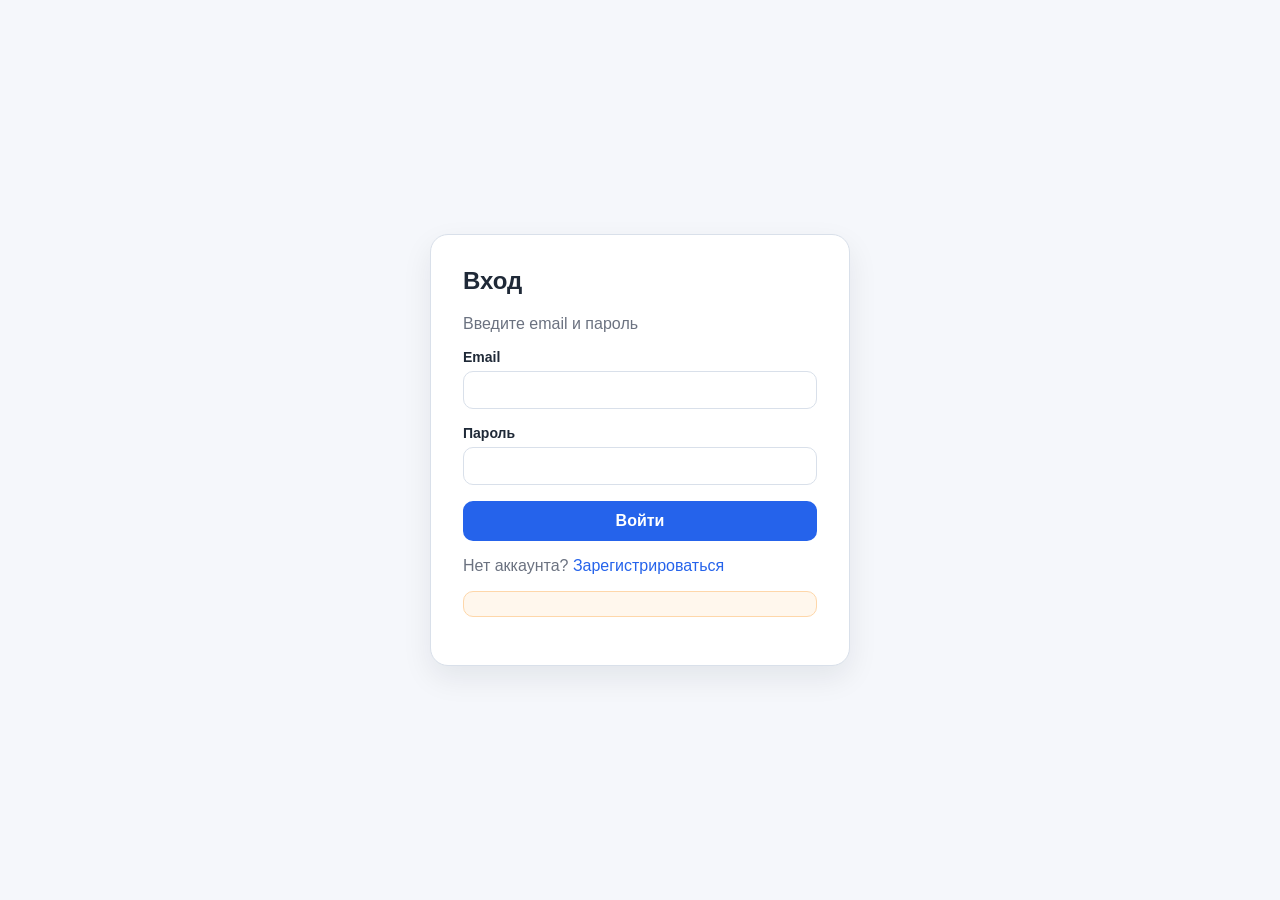
==== src/main/resources/static/frontend/dashboard.html @ ebeb2c23 "Added Frontend" ====
<!doctype html>
<html lang="ru">
<head>
    <meta charset="UTF-8">
    <meta name="viewport" content="width=device-width, initial-scale=1.0">
    <title>Dashboard | SupportFlow</title>
    <link rel="icon" href="data:,">
    <link rel="stylesheet" href="css/styles.css">
</head>
<body>
<header class="topbar">
    <div>
        <h1>SupportFlow</h1>
        <p id="currentUser" class="muted"></p>
    </div>
    <button id="logoutButton" class="button secondary" type="button">Выйти</button>
</header>

<main class="page">
    <section id="message" class="message hidden" aria-live="polite"></section>

    <section id="createTicketSection" class="panel hidden">
        <div class="panel-header">
            <h2>Создать тикет</h2>
        </div>

        <form id="createTicketForm" class="grid-form">
            <label>
                Заголовок
                <input id="ticketTitle" type="text" required>
            </label>

            <label>
                Приоритет
                <select id="ticketPriority" required>
                    <option value="LOW">LOW</option>
                    <option value="MEDIUM" selected>MEDIUM</option>
                    <option value="HIGH">HIGH</option>
                    <option value="CRITICAL">CRITICAL</option>
                </select>
            </label>

            <label class="span-2">
                Описание
                <textarea id="ticketDescription" rows="4" required></textarea>
            </label>

            <button class="button primary" type="submit">Создать</button>
        </form>
    </section>

    <section class="panel">
        <div class="panel-header">
            <div>
                <h2 id="ticketsTitle">Тикеты</h2>
                <p id="ticketsSubtitle" class="muted"></p>
            </div>
            <div class="actions-row">
                <button id="reloadTicketsButton" class="button secondary" type="button">Обновить</button>
                <button id="slaBreachedButton" class="button danger hidden" type="button">SLA breached</button>
            </div>
        </div>

        <form id="ticketFilters" class="filters hidden">
            <select id="filterStatus">
                <option value="">Все статусы</option>
                <option value="NEW">NEW</option>
                <option value="OPEN">OPEN</option>
                <option value="IN_PROGRESS">IN_PROGRESS</option>
                <option value="WAITING">WAITING</option>
                <option value="RESOLVED">RESOLVED</option>
                <option value="CLOSED">CLOSED</option>
            </select>

            <select id="filterPriority">
                <option value="">Все приоритеты</option>
                <option value="LOW">LOW</option>
                <option value="MEDIUM">MEDIUM</option>
                <option value="HIGH">HIGH</option>
                <option value="CRITICAL">CRITICAL</option>
            </select>

            <input id="filterCreatedById" type="number" min="1" placeholder="createdById">
            <input id="filterAssignedToId" type="number" min="1" placeholder="assignedToId">

            <button class="button secondary" type="submit">Фильтр</button>
            <button id="clearFiltersButton" class="button ghost" type="button">Сбросить</button>
        </form>

        <div id="ticketsContainer" class="cards-list"></div>
    </section>

    <section id="usersSection" class="panel hidden">
        <div class="panel-header">
            <div>
                <h2>Пользователи</h2>
                <p class="muted">Доступно только ADMIN</p>
            </div>
            <button id="reloadUsersButton" class="button secondary" type="button">Обновить</button>
        </div>
        <div id="usersContainer" class="table-wrap"></div>
    </section>
</main>

<script type="module" src="js/dashboard.js"></script>
</body>
</html>
---- src/main/resources/static/frontend/css/styles.css ----
:root {
    --bg: #f5f7fb;
    --panel: #ffffff;
    --text: #1f2937;
    --muted: #6b7280;
    --border: #d9e0ea;
    --primary: #2563eb;
    --primary-hover: #1d4ed8;
    --danger: #dc2626;
    --danger-hover: #b91c1c;
    --warning-bg: #fff7ed;
    --warning-border: #fed7aa;
    --success-bg: #ecfdf5;
    --error-bg: #fef2f2;
    --shadow: 0 12px 30px rgba(15, 23, 42, 0.08);
}

* {
    box-sizing: border-box;
}

body {
    margin: 0;
    min-height: 100vh;
    font-family: Arial, Helvetica, sans-serif;
    color: var(--text);
    background: var(--bg);
}

a {
    color: var(--primary);
    text-decoration: none;
}

a:hover {
    text-decoration: underline;
}

h1,
h2,
h3,
p {
    margin-top: 0;
}

.auth-layout {
    min-height: 100vh;
    display: grid;
    place-items: center;
    padding: 24px;
}

.auth-card {
    width: min(420px, 100%);
    padding: 32px;
    background: var(--panel);
    border: 1px solid var(--border);
    border-radius: 18px;
    box-shadow: var(--shadow);
}

.form,
.grid-form {
    display: grid;
    gap: 16px;
}

.grid-form {
    grid-template-columns: repeat(2, minmax(0, 1fr));
}

.span-2 {
    grid-column: span 2;
}

label {
    display: grid;
    gap: 6px;
    font-weight: 700;
    font-size: 14px;
}

input,
select,
textarea {
    width: 100%;
    padding: 10px 12px;
    border: 1px solid var(--border);
    border-radius: 10px;
    font: inherit;
    color: var(--text);
    background: #fff;
}

textarea {
    resize: vertical;
}

.button {
    display: inline-flex;
    align-items: center;
    justify-content: center;
    gap: 8px;
    min-height: 40px;
    padding: 9px 14px;
    border: 1px solid transparent;
    border-radius: 10px;
    font: inherit;
    font-weight: 700;
    cursor: pointer;
    text-decoration: none;
}

.button:hover {
    text-decoration: none;
}

.button.primary {
    color: #fff;
    background: var(--primary);
}

.button.primary:hover {
    background: var(--primary-hover);
}

.button.secondary {
    color: var(--text);
    background: #fff;
    border-color: var(--border);
}

.button.danger {
    color: #fff;
    background: var(--danger);
}

.button.danger:hover {
    background: var(--danger-hover);
}

.button.ghost {
    color: var(--muted);
    background: transparent;
    border-color: transparent;
}

.button.small {
    min-height: 32px;
    padding: 6px 10px;
    font-size: 13px;
}

.button.full {
    width: 100%;
}

.actions-row {
    display: flex;
    align-items: center;
    gap: 10px;
    flex-wrap: wrap;
}

.form-footer {
    margin: 16px 0 0;
    color: var(--muted);
}

.muted {
    color: var(--muted);
}

.message {
    margin-top: 16px;
    padding: 12px 14px;
    border-radius: 10px;
    background: var(--warning-bg);
    border: 1px solid var(--warning-border);
}

.message.error {
    background: var(--error-bg);
    border-color: #fecaca;
}

.message.success {
    background: var(--success-bg);
    border-color: #bbf7d0;
}

.hidden {
    display: none !important;
}

.topbar {
    display: flex;
    justify-content: space-between;
    align-items: center;
    gap: 16px;
    padding: 18px 28px;
    background: var(--panel);
    border-bottom: 1px solid var(--border);
}

.topbar h1 {
    margin-bottom: 4px;
}

.page {
    width: min(1180px, calc(100% - 32px));
    margin: 24px auto;
    display: grid;
    gap: 20px;
}

.panel {
    padding: 20px;
    background: var(--panel);
    border: 1px solid var(--border);
    border-radius: 18px;
    box-shadow: var(--shadow);
}

.panel-header {
    display: flex;
    justify-content: space-between;
    gap: 16px;
    align-items: flex-start;
    margin-bottom: 18px;
}

.filters {
    display: grid;
    grid-template-columns: repeat(5, minmax(0, 1fr)) auto;
    gap: 10px;
    margin-bottom: 18px;
}

.cards-list {
    display: grid;
    gap: 14px;
}

.ticket-card {
    padding: 16px;
    border: 1px solid var(--border);
    border-radius: 14px;
    background: #fff;
}

.ticket-card.sla-breached {
    border-color: #f97316;
    background: #fff7ed;
}

.ticket-header {
    display: flex;
    justify-content: space-between;
    gap: 14px;
    align-items: flex-start;
}

.ticket-title {
    margin-bottom: 6px;
}

.ticket-description {
    white-space: pre-wrap;
    color: #374151;
}

.meta-grid {
    display: grid;
    grid-template-columns: repeat(4, minmax(0, 1fr));
    gap: 10px;
    margin: 14px 0;
}

.meta-item {
    padding: 10px;
    border-radius: 10px;
    background: #f8fafc;
    border: 1px solid #e5e7eb;
    font-size: 13px;
}

.meta-label {
    display: block;
    margin-bottom: 4px;
    color: var(--muted);
    font-size: 12px;
}

.badge {
    display: inline-flex;
    align-items: center;
    padding: 4px 8px;
    border-radius: 999px;
    font-size: 12px;
    font-weight: 700;
    background: #eef2ff;
    color: #3730a3;
}

.badge.danger {
    background: #fee2e2;
    color: #991b1b;
}

.ticket-actions {
    display: flex;
    align-items: center;
    gap: 8px;
    flex-wrap: wrap;
    margin-top: 12px;
}

.inline-select {
    width: auto;
    min-width: 150px;
    min-height: 32px;
    padding: 6px 8px;
    border-radius: 8px;
}

.comments-box {
    margin-top: 14px;
    padding-top: 14px;
    border-top: 1px solid var(--border);
}

.comment-list {
    display: grid;
    gap: 10px;
    margin-bottom: 12px;
}

.comment-item {
    padding: 10px;
    border-radius: 10px;
    background: #f8fafc;
    border: 1px solid #e5e7eb;
}

.comment-meta {
    margin-bottom: 6px;
    color: var(--muted);
    font-size: 12px;
}

.comment-form {
    display: grid;
    gap: 8px;
}

.table-wrap {
    overflow-x: auto;
}

table {
    width: 100%;
    border-collapse: collapse;
}

th,
td {
    padding: 10px;
    border-bottom: 1px solid var(--border);
    text-align: left;
    vertical-align: middle;
}

th {
    color: var(--muted);
    font-size: 13px;
}

@media (max-width: 900px) {
    .grid-form,
    .filters,
    .meta-grid {
        grid-template-columns: 1fr;
    }

    .span-2 {
        grid-column: auto;
    }

    .panel-header,
    .ticket-header,
    .topbar {
        flex-direction: column;
    }
}
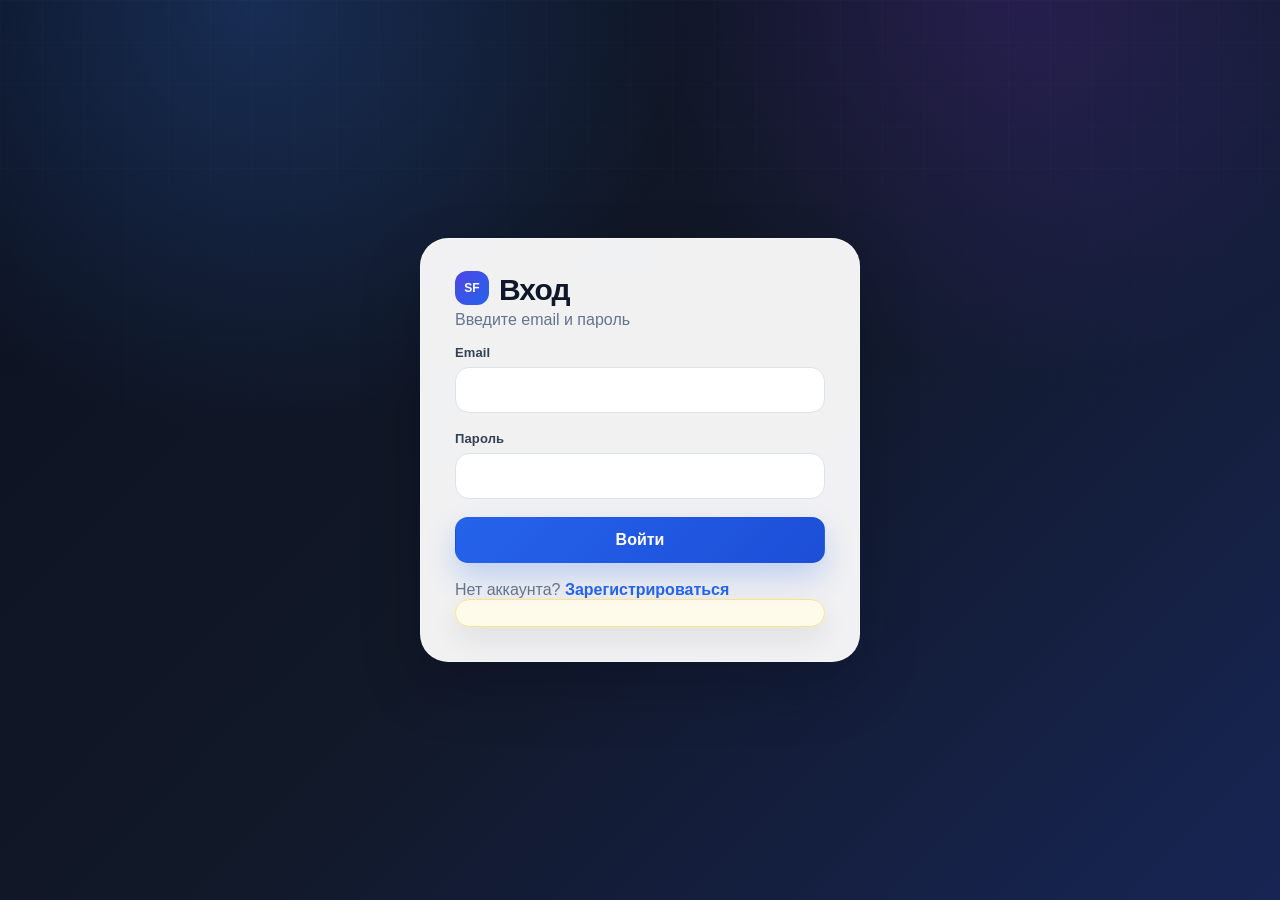
==== commit 5168948e: "style: improve ticket attachment upload UI" ====
--- a/src/main/resources/static/frontend/dashboard.html
+++ b/src/main/resources/static/frontend/dashboard.html
@@ -18,6 +18,18 @@
 
 <main class="page">
     <section id="message" class="message hidden" aria-live="polite"></section>
+
+    <section id="statisticsSection" class="panel">
+        <div class="panel-header">
+            <div>
+                <h2>Статистика</h2>
+                <p id="statisticsSubtitle" class="muted"></p>
+            </div>
+            <button id="reloadStatisticsButton" class="button secondary" type="button">Обновить</button>
+        </div>
+
+        <div id="statisticsContainer" class="stats-grid"></div>
+    </section>
 
     <section id="createTicketSection" class="panel hidden">
         <div class="panel-header">
@@ -40,10 +52,39 @@
                 </select>
             </label>
 
+            <label>
+                Категория
+                <select id="ticketCategory" required>
+                    <option value="SOFTWARE">ПО</option>
+                    <option value="HARDWARE">Оборудование</option>
+                    <option value="NETWORK">Сеть</option>
+                    <option value="ACCESS">Доступ</option>
+                    <option value="ACCOUNT">Аккаунт</option>
+                    <option value="OTHER" selected>Другое</option>
+                </select>
+            </label>
+
             <label class="span-2">
                 Описание
                 <textarea id="ticketDescription" rows="4" required></textarea>
             </label>
+
+            <div class="span-2 file-field">
+                <span class="field-label">Вложение</span>
+
+                <input id="ticketAttachment" class="file-input-hidden" type="file" multiple hidden>
+
+                <label class="file-upload-card" for="ticketAttachment">
+                    <span class="file-upload-icon">📎</span>
+
+                    <span class="file-upload-content">
+                        <strong>Выбрать файлы</strong>
+                        <small>PDF, PNG, JPG, TXT, LOG до 10 MB</small>
+                    </span>
+                </label>
+
+                <p id="ticketAttachmentText" class="file-upload-hint">Файлы не выбраны</p>
+            </div>
 
             <button class="button primary" type="submit">Создать</button>
         </form>
@@ -80,6 +121,17 @@
                 <option value="CRITICAL">CRITICAL</option>
             </select>
 
+
+            <select id="filterCategory">
+                <option value="">Все категории</option>
+                <option value="SOFTWARE">ПО</option>
+                <option value="HARDWARE">Оборудование</option>
+                <option value="NETWORK">Сеть</option>
+                <option value="ACCESS">Доступ</option>
+                <option value="ACCOUNT">Аккаунт</option>
+                <option value="OTHER">Другое</option>
+            </select>
+
             <input id="filterCreatedById" type="number" min="1" placeholder="createdById">
             <input id="filterAssignedToId" type="number" min="1" placeholder="assignedToId">
 
@@ -88,6 +140,20 @@
         </form>
 
         <div id="ticketsContainer" class="cards-list"></div>
+
+        <div class="pagination-row">
+            <button id="prevTicketsPageButton" class="button secondary small" type="button">Назад</button>
+
+            <span id="ticketPageInfo">Страница 1 из 1</span>
+
+            <button id="nextTicketsPageButton" class="button secondary small" type="button">Вперёд</button>
+
+            <select id="ticketPageSize" class="inline-select">
+                <option value="5">5</option>
+                <option value="10" selected>10</option>
+                <option value="20">20</option>
+            </select>
+        </div>
     </section>
 
     <section id="usersSection" class="panel hidden">
--- a/src/main/resources/static/frontend/css/styles.css
+++ b/src/main/resources/static/frontend/css/styles.css
@@ -1,35 +1,75 @@
 :root {
-    --bg: #f5f7fb;
-    --panel: #ffffff;
-    --text: #1f2937;
-    --muted: #6b7280;
-    --border: #d9e0ea;
+    --bg: #0b1120;
+    --bg-soft: #111827;
+    --panel: #f8fafc;
+    --panel-solid: #ffffff;
+
+    --text: #0f172a;
+    --muted: #64748b;
+    --border: #e2e8f0;
+
     --primary: #2563eb;
     --primary-hover: #1d4ed8;
+    --primary-soft: #eff6ff;
+
     --danger: #dc2626;
     --danger-hover: #b91c1c;
-    --warning-bg: #fff7ed;
-    --warning-border: #fed7aa;
-    --success-bg: #ecfdf5;
-    --error-bg: #fef2f2;
-    --shadow: 0 12px 30px rgba(15, 23, 42, 0.08);
+    --danger-soft: #fee2e2;
+
+    --success: #16a34a;
+    --success-soft: #dcfce7;
+
+    --warning: #f59e0b;
+    --warning-soft: #fef3c7;
+
+    --purple: #7c3aed;
+    --purple-soft: #ede9fe;
+
+    --shadow: 0 24px 60px rgba(2, 6, 23, 0.22);
+    --shadow-soft: 0 12px 28px rgba(15, 23, 42, 0.08);
+
+    --radius-lg: 22px;
+    --radius-md: 16px;
+    --radius-sm: 12px;
 }
 
 * {
     box-sizing: border-box;
+}
+
+html {
+    min-height: 100%;
 }
 
 body {
     margin: 0;
     min-height: 100vh;
-    font-family: Arial, Helvetica, sans-serif;
+    font-family: Inter, Arial, Helvetica, sans-serif;
     color: var(--text);
-    background: var(--bg);
+    background:
+            radial-gradient(circle at 20% 0%, rgba(59, 130, 246, 0.24), transparent 32%),
+            radial-gradient(circle at 80% 0%, rgba(124, 58, 237, 0.2), transparent 28%),
+            linear-gradient(135deg, #0b1120 0%, #111827 48%, #172554 100%);
+    background-attachment: fixed;
+}
+
+body::before {
+    content: "";
+    position: fixed;
+    inset: 0;
+    pointer-events: none;
+    opacity: 0.42;
+    background-image:
+            linear-gradient(rgba(255, 255, 255, 0.04) 1px, transparent 1px),
+            linear-gradient(90deg, rgba(255, 255, 255, 0.04) 1px, transparent 1px);
+    background-size: 42px 42px;
+    mask-image: linear-gradient(to bottom, black, transparent 82%);
 }
 
 a {
     color: var(--primary);
     text-decoration: none;
+    font-weight: 700;
 }
 
 a:hover {
@@ -43,6 +83,36 @@
     margin-top: 0;
 }
 
+h1,
+h2,
+h3 {
+    letter-spacing: -0.03em;
+}
+
+h1 {
+    font-size: 30px;
+    margin-bottom: 4px;
+}
+
+h2 {
+    font-size: 22px;
+    margin-bottom: 4px;
+}
+
+h3 {
+    font-size: 18px;
+}
+
+.hidden {
+    display: none !important;
+}
+
+.muted {
+    color: var(--muted);
+}
+
+/* ---------- Auth pages ---------- */
+
 .auth-layout {
     min-height: 100vh;
     display: grid;
@@ -51,18 +121,121 @@
 }
 
 .auth-card {
-    width: min(420px, 100%);
-    padding: 32px;
+    width: min(440px, 100%);
+    padding: 34px;
+    border: 1px solid rgba(255, 255, 255, 0.32);
+    border-radius: 28px;
+    background: rgba(255, 255, 255, 0.94);
+    box-shadow: var(--shadow);
+    backdrop-filter: blur(18px);
+}
+
+.auth-card h1 {
+    position: relative;
+    padding-left: 44px;
+}
+
+.auth-card h1::before {
+    content: "SF";
+    position: absolute;
+    left: 0;
+    top: -2px;
+    display: grid;
+    place-items: center;
+    width: 34px;
+    height: 34px;
+    border-radius: 12px;
+    color: #fff;
+    background: linear-gradient(135deg, #4f46e5, #2563eb);
+    font-size: 12px;
+    letter-spacing: 0;
+}
+
+/* ---------- Layout ---------- */
+
+.topbar {
+    position: sticky;
+    top: 0;
+    z-index: 20;
+    min-height: 82px;
+    display: flex;
+    justify-content: space-between;
+    align-items: center;
+    gap: 16px;
+    padding: 18px 36px;
+    color: #fff;
+    background: rgba(8, 13, 28, 0.92);
+    border-bottom: 1px solid rgba(148, 163, 184, 0.18);
+    backdrop-filter: blur(18px);
+}
+
+.topbar h1 {
+    display: flex;
+    align-items: center;
+    gap: 12px;
+    margin-bottom: 2px;
+    font-size: 26px;
+}
+
+.topbar h1::before {
+    content: "SF";
+    display: grid;
+    place-items: center;
+    width: 36px;
+    height: 36px;
+    border-radius: 12px;
+    color: #fff;
+    background: linear-gradient(135deg, #4f46e5, #2563eb);
+    font-size: 13px;
+    letter-spacing: 0;
+    box-shadow: 0 12px 28px rgba(37, 99, 235, 0.35);
+}
+
+.topbar .muted {
+    color: #cbd5e1;
+    font-size: 14px;
+}
+
+.page {
+    position: relative;
+    z-index: 1;
+    width: min(1120px, calc(100% - 40px));
+    margin: 26px auto 64px;
+    display: grid;
+    gap: 22px;
+}
+
+.panel {
+    padding: 24px;
+    border-radius: var(--radius-lg);
     background: var(--panel);
-    border: 1px solid var(--border);
-    border-radius: 18px;
+    border: 1px solid rgba(226, 232, 240, 0.9);
     box-shadow: var(--shadow);
 }
+
+.panel-header {
+    display: flex;
+    justify-content: space-between;
+    gap: 16px;
+    align-items: flex-start;
+    margin-bottom: 22px;
+}
+
+.panel-header h2 {
+    font-size: 21px;
+    color: #0f172a;
+}
+
+.panel-header .muted {
+    color: #64748b;
+}
+
+/* ---------- Forms ---------- */
 
 .form,
 .grid-form {
     display: grid;
-    gap: 16px;
+    gap: 18px;
 }
 
 .grid-form {
@@ -73,81 +246,137 @@
     grid-column: span 2;
 }
 
-label {
-    display: grid;
-    gap: 6px;
-    font-weight: 700;
-    font-size: 14px;
+label,
+.field-label {
+    display: grid;
+    gap: 7px;
+    color: #334155;
+    font-size: 13px;
+    font-weight: 900;
+    letter-spacing: 0.01em;
 }
 
 input,
 select,
 textarea {
     width: 100%;
-    padding: 10px 12px;
-    border: 1px solid var(--border);
+    min-height: 46px;
+    padding: 11px 13px;
+    border: 1px solid #dbe3ef;
+    border-radius: 14px;
+    font: inherit;
+    color: #0f172a;
+    background: #ffffff;
+    outline: none;
+    transition: border-color 0.16s ease, box-shadow 0.16s ease, background 0.16s ease;
+}
+
+textarea {
+    min-height: 96px;
+    resize: vertical;
+}
+
+input:hover,
+select:hover,
+textarea:hover {
+    border-color: #bfdbfe;
+}
+
+input:focus,
+select:focus,
+textarea:focus {
+    border-color: #2563eb;
+    box-shadow: 0 0 0 4px rgba(37, 99, 235, 0.12);
+    background: #ffffff;
+}
+
+.inline-select {
+    width: auto;
+    min-width: 150px;
+    min-height: 34px;
+    padding: 7px 10px;
     border-radius: 10px;
-    font: inherit;
-    color: var(--text);
-    background: #fff;
-}
-
-textarea {
-    resize: vertical;
-}
+}
+
+.form-footer {
+    margin: 18px 0 0;
+    color: var(--muted);
+}
+
+/* ---------- Buttons ---------- */
 
 .button {
     display: inline-flex;
     align-items: center;
     justify-content: center;
     gap: 8px;
-    min-height: 40px;
-    padding: 9px 14px;
+    min-height: 42px;
+    padding: 10px 16px;
     border: 1px solid transparent;
-    border-radius: 10px;
+    border-radius: 13px;
     font: inherit;
-    font-weight: 700;
+    font-weight: 800;
     cursor: pointer;
     text-decoration: none;
+    transition: transform 0.14s ease, box-shadow 0.14s ease, background 0.14s ease, border-color 0.14s ease;
 }
 
 .button:hover {
     text-decoration: none;
+    transform: translateY(-1px);
+}
+
+.button:active {
+    transform: translateY(0);
 }
 
 .button.primary {
-    color: #fff;
-    background: var(--primary);
+    min-height: 46px;
+    color: #ffffff;
+    background: linear-gradient(135deg, #2563eb, #1d4ed8);
+    box-shadow: 0 14px 30px rgba(37, 99, 235, 0.24);
 }
 
 .button.primary:hover {
-    background: var(--primary-hover);
+    background: linear-gradient(135deg, #1d4ed8, #1e40af);
+    box-shadow: 0 18px 38px rgba(37, 99, 235, 0.28);
 }
 
 .button.secondary {
-    color: var(--text);
-    background: #fff;
-    border-color: var(--border);
+    color: #1e293b;
+    background: #ffffff;
+    border-color: #dbe3ef;
+}
+
+.button.secondary:hover {
+    border-color: rgba(37, 99, 235, 0.42);
+    box-shadow: 0 10px 24px rgba(15, 23, 42, 0.08);
 }
 
 .button.danger {
-    color: #fff;
-    background: var(--danger);
+    color: #ffffff;
+    background: linear-gradient(135deg, #dc2626, #b91c1c);
+    box-shadow: 0 12px 24px rgba(220, 38, 38, 0.2);
 }
 
 .button.danger:hover {
-    background: var(--danger-hover);
+    background: linear-gradient(135deg, #b91c1c, #991b1b);
 }
 
 .button.ghost {
-    color: var(--muted);
+    color: #64748b;
     background: transparent;
     border-color: transparent;
 }
 
+.button.ghost:hover {
+    background: rgba(100, 116, 139, 0.08);
+}
+
 .button.small {
-    min-height: 32px;
-    padding: 6px 10px;
+    min-height: 34px;
+    padding: 7px 11px;
+    border-radius: 10px;
     font-size: 13px;
 }
 
@@ -162,150 +391,249 @@
     flex-wrap: wrap;
 }
 
-.form-footer {
-    margin: 16px 0 0;
-    color: var(--muted);
-}
-
-.muted {
-    color: var(--muted);
-}
+#createTicketForm .button.primary {
+    width: min(260px, 100%);
+}
+
+/* ---------- Messages ---------- */
 
 .message {
-    margin-top: 16px;
-    padding: 12px 14px;
-    border-radius: 10px;
-    background: var(--warning-bg);
-    border: 1px solid var(--warning-border);
+    margin: 0;
+    padding: 13px 15px;
+    border-radius: 14px;
+    background: #fffbeb;
+    border: 1px solid #fde68a;
+    box-shadow: var(--shadow-soft);
 }
 
 .message.error {
-    background: var(--error-bg);
+    background: #fef2f2;
     border-color: #fecaca;
+    color: #991b1b;
 }
 
 .message.success {
-    background: var(--success-bg);
+    background: #ecfdf5;
     border-color: #bbf7d0;
-}
-
-.hidden {
+    color: #166534;
+}
+
+/* ---------- Statistics ---------- */
+
+.stats-grid {
+    display: grid;
+    grid-template-columns: repeat(auto-fit, minmax(150px, 1fr));
+    gap: 14px;
+}
+
+.stat-card {
+    position: relative;
+    overflow: hidden;
+    min-height: 78px;
+    padding: 16px;
+    border-radius: 16px;
+    background: #ffffff;
+    border: 1px solid #e2e8f0;
+    box-shadow: 0 10px 24px rgba(15, 23, 42, 0.06);
+}
+
+.stat-card::after {
+    content: "";
+    position: absolute;
+    right: -28px;
+    top: -28px;
+    width: 82px;
+    height: 82px;
+    border-radius: 50%;
+    background: rgba(37, 99, 235, 0.08);
+}
+
+.stat-label {
+    display: block;
+    color: #64748b;
+    font-size: 12px;
+    font-weight: 800;
+    margin-bottom: 8px;
+}
+
+.stat-value {
+    position: relative;
+    z-index: 1;
+    font-size: 25px;
+    letter-spacing: -0.04em;
+}
+
+/* ---------- Filters ---------- */
+
+.filters {
+    display: grid;
+    grid-template-columns: repeat(5, minmax(0, 1fr)) auto auto;
+    gap: 10px;
+    margin-bottom: 18px;
+    padding: 14px;
+    border-radius: 18px;
+    background: #f8fafc;
+    border: 1px solid #e5e7eb;
+}
+
+/* ---------- File upload ---------- */
+
+.file-field {
+    display: grid;
+    gap: 10px;
+}
+
+input[type="file"].file-input-hidden {
     display: none !important;
 }
 
-.topbar {
-    display: flex;
-    justify-content: space-between;
+.file-upload-card {
+    display: flex !important;
     align-items: center;
     gap: 16px;
-    padding: 18px 28px;
-    background: var(--panel);
-    border-bottom: 1px solid var(--border);
-}
-
-.topbar h1 {
-    margin-bottom: 4px;
-}
-
-.page {
-    width: min(1180px, calc(100% - 32px));
-    margin: 24px auto;
-    display: grid;
-    gap: 20px;
-}
-
-.panel {
-    padding: 20px;
-    background: var(--panel);
-    border: 1px solid var(--border);
-    border-radius: 18px;
-    box-shadow: var(--shadow);
-}
-
-.panel-header {
+    min-height: 82px;
+    padding: 17px 18px;
+    border: 1.5px dashed #93c5fd;
+    border-radius: 20px;
+    background: linear-gradient(135deg, #eff6ff 0%, #ffffff 72%);
+    cursor: pointer;
+    box-shadow: 0 12px 28px rgba(37, 99, 235, 0.08);
+    transition: transform 0.16s ease, border-color 0.16s ease, box-shadow 0.16s ease, background 0.16s ease;
+}
+
+.file-upload-card:hover {
+    transform: translateY(-1px);
+    border-color: #2563eb;
+    background: linear-gradient(135deg, #dbeafe 0%, #ffffff 74%);
+    box-shadow: 0 16px 34px rgba(37, 99, 235, 0.16);
+}
+
+.file-upload-icon {
+    display: grid;
+    place-items: center;
+    flex: 0 0 48px;
+    width: 48px;
+    height: 48px;
+    border-radius: 16px;
+    background: linear-gradient(135deg, #2563eb, #4f46e5);
+    color: #ffffff;
+    font-size: 22px;
+    box-shadow: 0 12px 24px rgba(37, 99, 235, 0.26);
+}
+
+.file-upload-content {
+    display: grid;
+    gap: 4px;
+}
+
+.file-upload-content strong {
+    color: #0f172a;
+    font-size: 15px;
+    font-weight: 900;
+}
+
+.file-upload-content small {
+    color: #64748b;
+    font-size: 13px;
+    font-weight: 650;
+}
+
+.file-upload-hint {
+    width: fit-content;
+    margin: 0;
+    padding: 8px 12px;
+    border-radius: 999px;
+    background: #eff6ff;
+    color: #1d4ed8;
+    border: 1px solid #bfdbfe;
+    font-size: 13px;
+    font-weight: 800;
+}
+
+/* ---------- Ticket cards ---------- */
+
+.cards-list {
+    display: grid;
+    gap: 16px;
+}
+
+.ticket-card {
+    position: relative;
+    overflow: hidden;
+    padding: 18px;
+    border: 1px solid #e2e8f0;
+    border-radius: 20px;
+    background: #ffffff;
+    box-shadow: 0 14px 36px rgba(15, 23, 42, 0.1);
+    transition: transform 0.16s ease, box-shadow 0.16s ease, border-color 0.16s ease;
+}
+
+.ticket-card:hover {
+    transform: translateY(-2px);
+    border-color: rgba(37, 99, 235, 0.35);
+    box-shadow: 0 20px 46px rgba(15, 23, 42, 0.14);
+}
+
+.ticket-card::before {
+    content: "";
+    position: absolute;
+    inset: 0 auto 0 0;
+    width: 5px;
+    background: linear-gradient(180deg, #2563eb, #7c3aed);
+}
+
+.ticket-card.sla-breached {
+    border-color: #fb923c;
+    background: linear-gradient(180deg, #fff7ed 0%, #ffffff 100%);
+}
+
+.ticket-card.sla-breached::before {
+    background: linear-gradient(180deg, #f97316, #dc2626);
+}
+
+.ticket-header {
     display: flex;
     justify-content: space-between;
     gap: 16px;
     align-items: flex-start;
-    margin-bottom: 18px;
-}
-
-.filters {
-    display: grid;
-    grid-template-columns: repeat(5, minmax(0, 1fr)) auto;
-    gap: 10px;
-    margin-bottom: 18px;
-}
-
-.cards-list {
-    display: grid;
-    gap: 14px;
-}
-
-.ticket-card {
-    padding: 16px;
-    border: 1px solid var(--border);
-    border-radius: 14px;
-    background: #fff;
-}
-
-.ticket-card.sla-breached {
-    border-color: #f97316;
-    background: #fff7ed;
-}
-
-.ticket-header {
-    display: flex;
-    justify-content: space-between;
-    gap: 14px;
-    align-items: flex-start;
 }
 
 .ticket-title {
-    margin-bottom: 6px;
+    margin-bottom: 8px;
+    padding-left: 2px;
 }
 
 .ticket-description {
+    margin-bottom: 0;
     white-space: pre-wrap;
-    color: #374151;
+    color: #334155;
+    line-height: 1.5;
 }
 
 .meta-grid {
     display: grid;
     grid-template-columns: repeat(4, minmax(0, 1fr));
     gap: 10px;
-    margin: 14px 0;
+    margin: 16px 0;
 }
 
 .meta-item {
-    padding: 10px;
-    border-radius: 10px;
+    padding: 12px;
+    border-radius: 15px;
     background: #f8fafc;
     border: 1px solid #e5e7eb;
     font-size: 13px;
+    overflow-wrap: anywhere;
 }
 
 .meta-label {
     display: block;
-    margin-bottom: 4px;
-    color: var(--muted);
+    margin-bottom: 5px;
+    color: #64748b;
     font-size: 12px;
-}
-
-.badge {
-    display: inline-flex;
-    align-items: center;
-    padding: 4px 8px;
-    border-radius: 999px;
-    font-size: 12px;
-    font-weight: 700;
-    background: #eef2ff;
-    color: #3730a3;
-}
-
-.badge.danger {
-    background: #fee2e2;
-    color: #991b1b;
+    font-weight: 800;
+    text-transform: uppercase;
+    letter-spacing: 0.04em;
 }
 
 .ticket-actions {
@@ -316,46 +644,231 @@
     margin-top: 12px;
 }
 
-.inline-select {
-    width: auto;
-    min-width: 150px;
-    min-height: 32px;
-    padding: 6px 8px;
-    border-radius: 8px;
-}
+/* ---------- Badges ---------- */
+
+.badge {
+    display: inline-flex;
+    align-items: center;
+    gap: 6px;
+    min-height: 26px;
+    padding: 5px 10px;
+    border-radius: 999px;
+    font-size: 12px;
+    font-weight: 900;
+    letter-spacing: 0.01em;
+    background: #eef2ff;
+    color: #3730a3;
+    border: 1px solid rgba(99, 102, 241, 0.14);
+}
+
+.badge::before {
+    content: "";
+    width: 7px;
+    height: 7px;
+    border-radius: 999px;
+    background: currentColor;
+}
+
+.badge.danger {
+    background: #fee2e2;
+    color: #991b1b;
+    border-color: #fecaca;
+}
+
+.status-new {
+    background: #e0f2fe;
+    color: #075985;
+    border-color: #bae6fd;
+}
+
+.status-open {
+    background: #dbeafe;
+    color: #1d4ed8;
+    border-color: #bfdbfe;
+}
+
+.status-in_progress {
+    background: #fef3c7;
+    color: #92400e;
+    border-color: #fde68a;
+}
+
+.status-resolved {
+    background: #dcfce7;
+    color: #166534;
+    border-color: #bbf7d0;
+}
+
+.status-closed {
+    background: #e5e7eb;
+    color: #374151;
+    border-color: #d1d5db;
+}
+
+.priority-low {
+    background: #f1f5f9;
+    color: #475569;
+    border-color: #e2e8f0;
+}
+
+.priority-medium {
+    background: #eef2ff;
+    color: #3730a3;
+    border-color: #c7d2fe;
+}
+
+.priority-high {
+    background: #ffedd5;
+    color: #9a3412;
+    border-color: #fed7aa;
+}
+
+.priority-critical {
+    background: #fee2e2;
+    color: #991b1b;
+    border-color: #fecaca;
+}
+
+.category-badge {
+    background: #f5f3ff;
+    color: #6d28d9;
+    border-color: #ddd6fe;
+}
+
+/* ---------- Comments / Attachments / Timeline ---------- */
 
 .comments-box {
-    margin-top: 14px;
-    padding-top: 14px;
-    border-top: 1px solid var(--border);
-}
-
-.comment-list {
-    display: grid;
-    gap: 10px;
+    margin-top: 16px;
+    padding: 16px;
+    border: 1px solid #e2e8f0;
+    border-radius: 18px;
+    background: #f8fafc;
+}
+
+.comment-list,
+.attachment-list,
+.timeline-list {
+    display: grid;
+    gap: 12px;
+}
+
+.comment-list,
+.attachment-list {
     margin-bottom: 12px;
 }
 
-.comment-item {
-    padding: 10px;
-    border-radius: 10px;
-    background: #f8fafc;
+.comment-item,
+.attachment-item {
+    padding: 12px;
+    border-radius: 15px;
+    background: #ffffff;
     border: 1px solid #e5e7eb;
+    box-shadow: 0 8px 20px rgba(15, 23, 42, 0.04);
 }
 
 .comment-meta {
     margin-bottom: 6px;
-    color: var(--muted);
+    color: #64748b;
     font-size: 12px;
-}
-
-.comment-form {
-    display: grid;
+    font-weight: 700;
+}
+
+.comment-form,
+.attachment-form {
+    display: grid;
+    gap: 10px;
+}
+
+.attachment-item {
+    display: flex;
+    align-items: center;
+    justify-content: space-between;
+    gap: 12px;
+}
+
+.attachment-form {
+    display: flex;
+    align-items: center;
+    flex-wrap: wrap;
+}
+
+.timeline-title {
+    margin-bottom: 14px;
+}
+
+.timeline-item {
+    display: grid;
+    grid-template-columns: 22px 1fr;
+    gap: 12px;
+    position: relative;
+}
+
+.timeline-item:not(:last-child)::before {
+    content: "";
+    position: absolute;
+    left: 10px;
+    top: 25px;
+    bottom: -14px;
+    width: 2px;
+    background: #dbeafe;
+}
+
+.timeline-marker {
+    position: relative;
+    z-index: 1;
+    width: 16px;
+    height: 16px;
+    margin-top: 4px;
+    border-radius: 999px;
+    background: linear-gradient(135deg, #2563eb, #7c3aed);
+    border: 3px solid #ffffff;
+    box-shadow: 0 0 0 3px #dbeafe;
+}
+
+.timeline-content {
+    padding: 13px;
+    border: 1px solid #e5e7eb;
+    border-radius: 16px;
+    background: #ffffff;
+    box-shadow: 0 8px 20px rgba(15, 23, 42, 0.04);
+}
+
+.timeline-meta {
+    display: flex;
+    justify-content: space-between;
+    gap: 12px;
+    margin-bottom: 7px;
+    color: #64748b;
+    font-size: 13px;
+}
+
+.timeline-message {
+    margin-bottom: 9px;
+    font-weight: 800;
+}
+
+.timeline-details {
+    display: flex;
+    flex-wrap: wrap;
     gap: 8px;
-}
+    color: #64748b;
+    font-size: 12px;
+}
+
+.timeline-details span {
+    padding: 5px 9px;
+    border-radius: 999px;
+    background: #f8fafc;
+    border: 1px solid #e2e8f0;
+}
+
+/* ---------- Users table ---------- */
 
 .table-wrap {
     overflow-x: auto;
+    border-radius: 18px;
+    border: 1px solid #e5e7eb;
+    background: #ffffff;
 }
 
 table {
@@ -365,18 +878,73 @@
 
 th,
 td {
-    padding: 10px;
-    border-bottom: 1px solid var(--border);
+    padding: 13px 12px;
+    border-bottom: 1px solid #e5e7eb;
     text-align: left;
     vertical-align: middle;
 }
 
 th {
-    color: var(--muted);
-    font-size: 13px;
-}
-
-@media (max-width: 900px) {
+    color: #64748b;
+    font-size: 12px;
+    text-transform: uppercase;
+    letter-spacing: 0.05em;
+    background: #f8fafc;
+}
+
+tr:hover td {
+    background: #f8fafc;
+}
+
+/* ---------- Pagination ---------- */
+
+.pagination-row {
+    display: flex;
+    align-items: center;
+    justify-content: flex-end;
+    gap: 10px;
+    flex-wrap: wrap;
+    margin-top: 18px;
+    color: #64748b;
+    font-weight: 700;
+}
+
+/* ---------- Responsive ---------- */
+
+@media (max-width: 1000px) {
+    .filters,
+    .meta-grid {
+        grid-template-columns: repeat(2, minmax(0, 1fr));
+    }
+
+    .ticket-header {
+        flex-direction: column;
+    }
+}
+
+@media (max-width: 720px) {
+    .topbar {
+        position: static;
+        flex-direction: column;
+        align-items: flex-start;
+        padding: 18px;
+    }
+
+    .page {
+        width: min(100% - 20px, 1120px);
+        margin-top: 14px;
+    }
+
+    .panel {
+        padding: 18px;
+        border-radius: 20px;
+    }
+
+    .panel-header,
+    .ticket-header {
+        flex-direction: column;
+    }
+
     .grid-form,
     .filters,
     .meta-grid {
@@ -387,9 +955,25 @@
         grid-column: auto;
     }
 
-    .panel-header,
-    .ticket-header,
-    .topbar {
+    .ticket-actions,
+    .actions-row,
+    .attachment-item,
+    .pagination-row {
+        align-items: stretch;
         flex-direction: column;
     }
-}
+
+    .button,
+    .inline-select {
+        width: 100%;
+    }
+
+    .timeline-meta {
+        flex-direction: column;
+        gap: 4px;
+    }
+
+    .file-upload-card {
+        align-items: flex-start;
+    }
+}
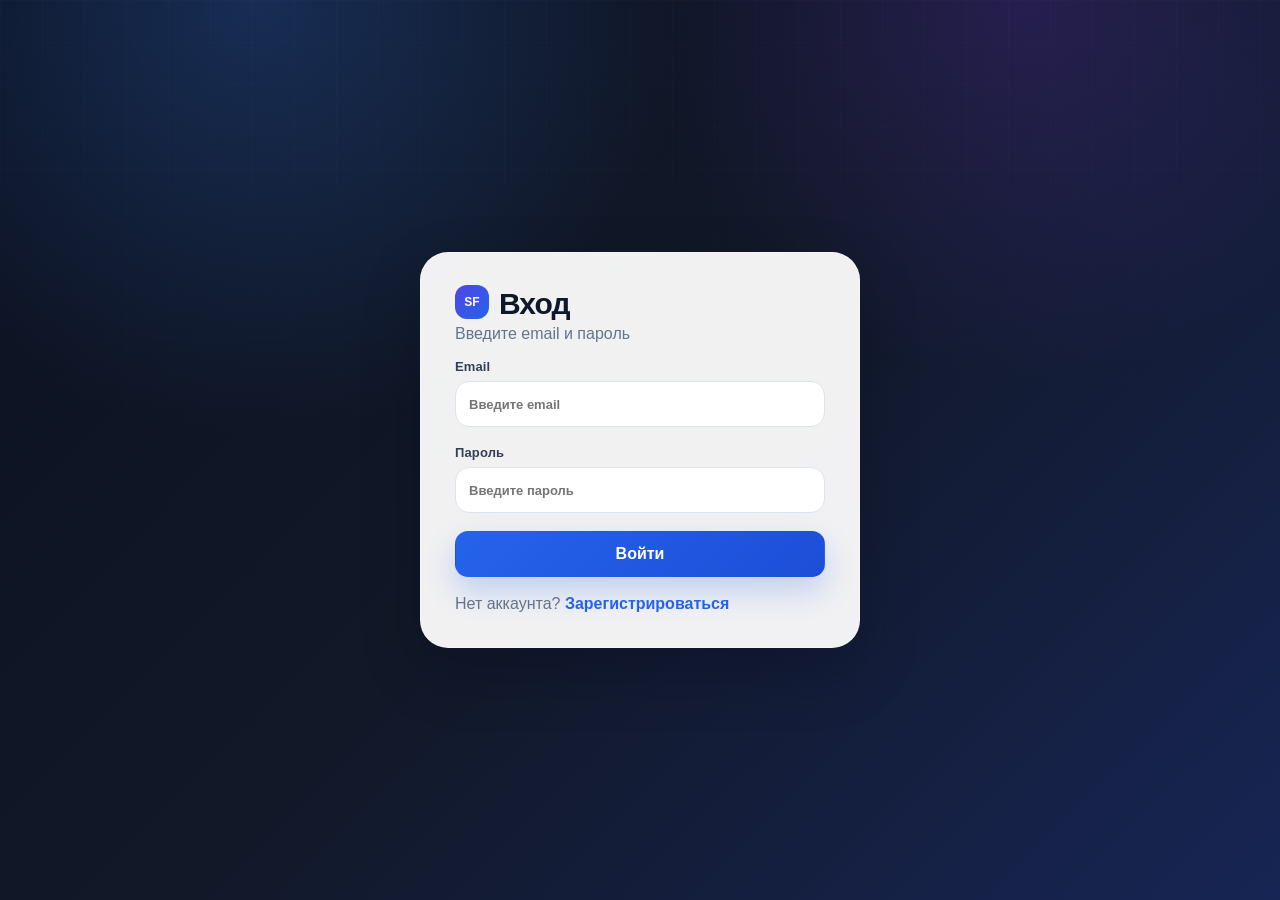
==== commit 53a75501: "Улучшена валидация на фронтенде и бэкенде" ====
--- a/src/main/resources/static/frontend/dashboard.html
+++ b/src/main/resources/static/frontend/dashboard.html
@@ -39,7 +39,7 @@
         <form id="createTicketForm" class="grid-form">
             <label>
                 Заголовок
-                <input id="ticketTitle" type="text" required>
+                <input id="ticketTitle" type="text" minlength="5" maxlength="150" required>
             </label>
 
             <label>
@@ -66,13 +66,13 @@
 
             <label class="span-2">
                 Описание
-                <textarea id="ticketDescription" rows="4" required></textarea>
+                <textarea id="ticketDescription" rows="4" minlength="10" maxlength="3000" required></textarea>
             </label>
 
             <div class="span-2 file-field">
                 <span class="field-label">Вложение</span>
 
-                <input id="ticketAttachment" class="file-input-hidden" type="file" multiple hidden>
+                <input id="ticketAttachment" class="file-input-hidden" type="file" accept=".pdf,.png,.jpg,.jpeg,.txt,.log" multiple hidden>
 
                 <label class="file-upload-card" for="ticketAttachment">
                     <span class="file-upload-icon">📎</span>
--- a/src/main/resources/static/frontend/css/styles.css
+++ b/src/main/resources/static/frontend/css/styles.css
@@ -43,7 +43,7 @@
 
 body {
     margin: 0;
-    min-height: 100vh;
+    min-height: 100dvh;
     font-family: Inter, Arial, Helvetica, sans-serif;
     color: var(--text);
     background:
@@ -111,10 +111,8 @@
     color: var(--muted);
 }
 
-/* ---------- Auth pages ---------- */
-
 .auth-layout {
-    min-height: 100vh;
+    min-height: 100dvh;
     display: grid;
     place-items: center;
     padding: 24px;
@@ -150,8 +148,6 @@
     font-size: 12px;
     letter-spacing: 0;
 }
-
-/* ---------- Layout ---------- */
 
 .topbar {
     position: sticky;
@@ -303,8 +299,6 @@
     color: var(--muted);
 }
 
-/* ---------- Buttons ---------- */
-
 .button {
     display: inline-flex;
     align-items: center;
@@ -395,7 +389,6 @@
     width: min(260px, 100%);
 }
 
-/* ---------- Messages ---------- */
 
 .message {
     margin: 0;
@@ -406,19 +399,29 @@
     box-shadow: var(--shadow-soft);
 }
 
+.message.hidden {
+    display: none !important;
+}
+
 .message.error {
-    background: #fef2f2;
-    border-color: #fecaca;
+    display: block;
     color: #991b1b;
+    background: #fee2e2;
+    border: 1px solid #fecaca;
 }
 
 .message.success {
-    background: #ecfdf5;
-    border-color: #bbf7d0;
+    display: block;
     color: #166534;
-}
-
-/* ---------- Statistics ---------- */
+    background: #dcfce7;
+    border: 1px solid #bbf7d0;
+}
+
+.input-error {
+    border-color: #ef4444 !important;
+    box-shadow: 0 0 0 3px rgba(239, 68, 68, 0.18) !important;
+}
+
 
 .stats-grid {
     display: grid;
@@ -463,7 +466,6 @@
     letter-spacing: -0.04em;
 }
 
-/* ---------- Filters ---------- */
 
 .filters {
     display: grid;
@@ -476,7 +478,6 @@
     border: 1px solid #e5e7eb;
 }
 
-/* ---------- File upload ---------- */
 
 .file-field {
     display: grid;
@@ -550,7 +551,6 @@
     font-weight: 800;
 }
 
-/* ---------- Ticket cards ---------- */
 
 .cards-list {
     display: grid;
@@ -644,7 +644,6 @@
     margin-top: 12px;
 }
 
-/* ---------- Badges ---------- */
 
 .badge {
     display: inline-flex;
@@ -735,8 +734,6 @@
     border-color: #ddd6fe;
 }
 
-/* ---------- Comments / Attachments / Timeline ---------- */
-
 .comments-box {
     margin-top: 16px;
     padding: 16px;
@@ -862,8 +859,6 @@
     border: 1px solid #e2e8f0;
 }
 
-/* ---------- Users table ---------- */
-
 .table-wrap {
     overflow-x: auto;
     border-radius: 18px;
@@ -896,7 +891,6 @@
     background: #f8fafc;
 }
 
-/* ---------- Pagination ---------- */
 
 .pagination-row {
     display: flex;
@@ -909,8 +903,6 @@
     font-weight: 700;
 }
 
-/* ---------- Responsive ---------- */
-
 @media (max-width: 1000px) {
     .filters,
     .meta-grid {
@@ -919,6 +911,36 @@
 
     .ticket-header {
         flex-direction: column;
+    }
+}
+
+@media (max-width: 900px) {
+    .topbar {
+        gap: 12px;
+    }
+
+    .topbar h1 {
+        font-size: 22px;
+    }
+
+    .page {
+        width: calc(100% - 24px);
+    }
+
+    .panel-header {
+        align-items: stretch;
+    }
+
+    .filters {
+        grid-template-columns: repeat(2, minmax(0, 1fr));
+    }
+
+    .meta-grid {
+        grid-template-columns: repeat(2, minmax(0, 1fr));
+    }
+
+    .stats-grid {
+        grid-template-columns: repeat(2, minmax(0, 1fr));
     }
 }
 
@@ -976,4 +998,138 @@
     .file-upload-card {
         align-items: flex-start;
     }
+}
+
+@media (max-width: 560px) {
+    body {
+        background-attachment: scroll;
+    }
+
+    .auth-layout {
+        min-height: 100dvh;
+        padding: 16px;
+        display: grid;
+        place-items: center;
+    }
+
+    .auth-card {
+        width: 100%;
+        max-width: 420px;
+        padding: 24px 20px;
+        border-radius: 24px;
+    }
+
+    .auth-card h1 {
+        font-size: 26px;
+    }
+
+    .topbar {
+        min-height: auto;
+        padding: 16px;
+    }
+
+    .topbar h1 {
+        font-size: 20px;
+    }
+
+    .topbar .muted {
+        font-size: 13px;
+        overflow-wrap: anywhere;
+    }
+
+    .page {
+        width: calc(100% - 16px);
+        margin: 10px auto 32px;
+        gap: 14px;
+    }
+
+    .panel {
+        padding: 16px;
+        border-radius: 18px;
+    }
+
+    .panel-header {
+        gap: 12px;
+        margin-bottom: 16px;
+    }
+
+    .panel-header h2 {
+        font-size: 19px;
+    }
+
+    .grid-form,
+    .filters,
+    .meta-grid,
+    .stats-grid {
+        grid-template-columns: 1fr;
+    }
+
+    .ticket-card {
+        padding: 16px;
+        border-radius: 18px;
+    }
+
+    .ticket-title {
+        font-size: 16px;
+        overflow-wrap: anywhere;
+    }
+
+    .ticket-description {
+        font-size: 14px;
+        overflow-wrap: anywhere;
+    }
+
+    .actions-row,
+    .ticket-actions,
+    .attachment-item,
+    .pagination-row {
+        width: 100%;
+        align-items: stretch;
+        flex-direction: column;
+    }
+
+    .button,
+    .inline-select,
+    .ticket-actions select {
+        width: 100%;
+    }
+
+    input,
+    select,
+    textarea {
+        font-size: 16px;
+    }
+
+    .file-upload-card {
+        flex-direction: column;
+        align-items: flex-start;
+    }
+
+    .file-upload-icon {
+        width: 42px;
+        height: 42px;
+        flex-basis: 42px;
+    }
+
+    .comments-box {
+        padding: 12px;
+    }
+
+    .timeline-item {
+        grid-template-columns: 18px 1fr;
+        gap: 8px;
+    }
+
+    .timeline-content {
+        padding: 11px;
+    }
+
+    .timeline-meta {
+        flex-direction: column;
+        gap: 4px;
+    }
+
+    table {
+        min-width: 680px;
+    }
 }
